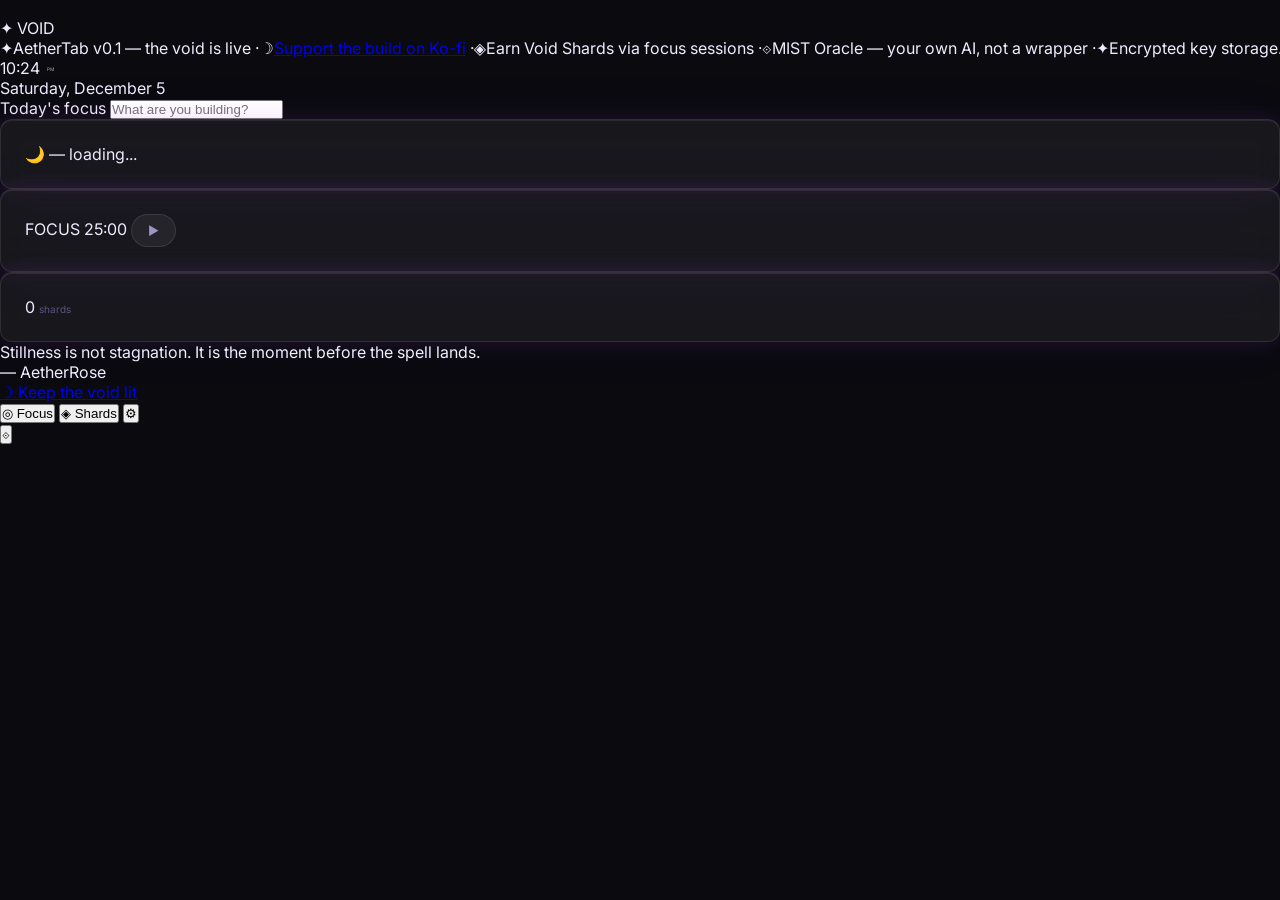
==== newtab/index.html @ 87d8069b "🚀 AetherTab v0.1 — liftoff Full extension scaffold: - manifest.json (MV3, narrowed permissions, no <" ====
<!DOCTYPE html>
<html lang="en">
<head>
  <meta charset="UTF-8" />
  <meta name="viewport" content="width=device-width, initial-scale=1.0" />
  <title>AetherTab</title>
  <link rel="stylesheet" href="design-system.css" />
  <link rel="stylesheet" href="animations.css" />
  <link rel="stylesheet" href="newtab.css" />
</head>
<body>

<!-- Background FX layer -->
<div id="bg-layer" aria-hidden="true">
  <div class="void-orb void-orb-1"></div>
  <div class="void-orb void-orb-2"></div>
  <div class="void-orb void-orb-3"></div>
  <div id="particle-field"></div>
</div>

<!-- Root layout -->
<div id="aethertab-root">

  <!-- Ticker Bar -->
  <div id="ticker-bar" role="marquee" aria-label="AetherTab updates">
    <span class="ticker-label">✦ VOID</span>
    <div class="ticker-track">
      <div class="ticker-inner" id="ticker-inner">
        <!-- Populated by ticker.js -->
      </div>
    </div>
  </div>

  <!-- Main -->
  <main id="main-content">

    <!-- Clock -->
    <div id="clock-widget" class="widget" role="timer" aria-live="polite">
      <div id="clock-time">00<span class="clock-colon">:</span>00</div>
      <div id="clock-date"></div>
    </div>

    <!-- Focus input -->
    <div id="focus-widget" class="widget">
      <div id="focus-input-wrap">
        <span id="focus-label">Today's focus</span>
        <input
          id="focus-input"
          type="text"
          placeholder="What are you building?"
          maxlength="80"
          autocomplete="off"
          spellcheck="false"
        />
      </div>
    </div>

    <!-- Widget row -->
    <div id="widget-row">

      <!-- Weather -->
      <div id="weather-widget" class="widget aether-card void-glow" role="status" aria-label="Weather">
        <span id="weather-icon">🌙</span>
        <span id="weather-temp">—</span>
        <span id="weather-cond">loading...</span>
      </div>

      <!-- Pomodoro -->
      <div id="pomodoro-widget" class="widget aether-card void-glow">
        <span id="pomodoro-mode">FOCUS</span>
        <span id="pomodoro-display">25:00</span>
        <button id="pomodoro-btn" class="aether-btn" aria-label="Start timer">▶</button>
      </div>

      <!-- Void Shards -->
      <div id="shard-counter" class="widget aether-card void-glow" title="Void Shards earned">
        <span class="shard-icon" aria-hidden="true"></span>
        <span id="shard-count">0</span>
        <span style="font-size: var(--text-xs); color: var(--text-muted);">shards</span>
      </div>

    </div>

  </main>

  <!-- AetherRose Quote -->
  <div id="quote-area" class="widget" aria-live="polite">
    <p id="quote-text"></p>
    <p id="quote-attr">— AetherRose</p>
  </div>

  <!-- Footer -->
  <footer id="footer-bar">
    <a id="kofi-cta" href="https://ko-fi.com/mellowambience" target="_blank" rel="noopener">
      <span class="kofi-moon">☽</span>
      <span>Keep the void lit</span>
    </a>
    <div id="footer-actions">
      <button class="footer-btn" id="focus-toggle-btn" title="Toggle focus mode">◎ Focus</button>
      <button class="footer-btn" id="theme-btn" title="Themes & Shards">◈ Shards</button>
      <button class="footer-btn" id="settings-btn" title="Settings">⚙</button>
    </div>
  </footer>

</div>

<!-- Sidebar toggle -->
<button id="sidebar-toggle" title="Open MIST Oracle" aria-label="Open AI sidebar">⟐</button>

<!-- Toast container -->
<div id="toast-container" role="status" aria-live="polite"></div>

<!-- Scripts -->
<script src="components/particles.js" type="module"></script>
<script src="components/clock.js" type="module"></script>
<script src="components/ticker.js" type="module"></script>
<script src="components/weather.js" type="module"></script>
<script src="components/quote.js" type="module"></script>
<script src="components/pomodoro.js" type="module"></script>
<script src="components/focus.js" type="module"></script>
<script src="newtab.js" type="module"></script>

</body>
</html>
---- newtab/design-system.css ----
/* =============================================================
   AetherTab Design System
   "The void is not empty — it's working."
   ============================================================= */

/* ── Google Fonts import ── */
@import url('https://fonts.googleapis.com/css2?family=Cinzel:wght@400;600;700&family=Inter:wght@300;400;500;600&family=JetBrains+Mono:wght@400;500&display=swap');

:root {
  --void-black:     #0A0A0F;
  --void-deep:      #0F0F1A;
  --void-mid:       #1A1A2E;
  --void-lift:      #16213E;
  --aether-core:    #7B2FBE;
  --aether-glow:    #9D4EDD;
  --aether-shimmer: #C77DFF;
  --aether-pale:    #E0AAFF;
  --rose-deep:      #6B1A2A;
  --rose-mid:       #C9184A;
  --rose-glow:      #FF477E;
  --rose-pale:      #FF85A1;
  --teal-deep:      #00394D;
  --teal-mid:       #007EA7;
  --teal-glow:      #00C5E3;
  --glass-white:    rgba(255, 255, 255, 0.06);
  --glass-border:   rgba(255, 255, 255, 0.10);
  --glass-hover:    rgba(155, 77, 221, 0.12);
  --text-primary:   #F0ECFF;
  --text-secondary: #9B96C4;
  --text-muted:     #5A5680;
  --font-display: 'Cinzel', 'Cormorant Garamond', serif;
  --font-body:    'Inter', 'DM Sans', system-ui, sans-serif;
  --font-mono:    'JetBrains Mono', 'Fira Code', monospace;
  --text-xs: 0.625rem; --text-sm: 0.75rem; --text-base: 0.875rem;
  --text-md: 1rem; --text-lg: 1.25rem; --text-xl: 1.5rem;
  --text-2xl: 2rem; --text-3xl: 3.5rem; --text-4xl: 5rem;
  --space-1:4px; --space-2:8px; --space-3:12px; --space-4:16px;
  --space-6:24px; --space-8:32px; --space-12:48px; --space-16:64px; --space-24:96px;
  --radius-sm:6px; --radius-md:12px; --radius-lg:20px; --radius-full:9999px;
  --ease-out: cubic-bezier(0.4, 0, 0.2, 1);
  --ease-bounce: cubic-bezier(0.34, 1.56, 0.64, 1);
}
*, *::before, *::after { box-sizing: border-box; margin: 0; padding: 0; }
html, body { width:100%; height:100%; overflow:hidden; background:var(--void-black); color:var(--text-primary); font-family:var(--font-body); font-size:16px; -webkit-font-smoothing:antialiased; }
.aether-card { background:var(--glass-white); border:1px solid var(--glass-border); border-radius:var(--radius-md); backdrop-filter:blur(12px); -webkit-backdrop-filter:blur(12px); padding:var(--space-6); }
.void-glow { box-shadow: 0 0 20px rgba(155,77,221,0.15), 0 0 60px rgba(155,77,221,0.05), inset 0 1px 0 rgba(255,255,255,0.08); }
.aether-interactive { transition:all 0.2s var(--ease-out); cursor:pointer; }
.aether-interactive:hover { background:var(--glass-hover); border-color:var(--aether-glow); box-shadow:0 0 16px rgba(155,77,221,0.2); }
.aether-btn { display:inline-flex; align-items:center; gap:var(--space-2); padding:var(--space-2) var(--space-4); border-radius:var(--radius-full); border:1px solid var(--glass-border); background:var(--glass-white); color:var(--text-secondary); font-family:var(--font-body); font-size:var(--text-sm); cursor:pointer; transition:all 0.2s var(--ease-out); }
.aether-btn:hover { border-color:var(--aether-glow); color:var(--aether-pale); box-shadow:0 0 12px rgba(155,77,221,0.2); }
.aether-btn.primary { background:var(--aether-core); border-color:var(--aether-glow); color:var(--text-primary); }
.aether-btn.primary:hover { background:var(--aether-glow); box-shadow:0 0 20px rgba(155,77,221,0.4); }
::-webkit-scrollbar { width:4px; } ::-webkit-scrollbar-track { background:transparent; } ::-webkit-scrollbar-thumb { background:var(--void-lift); border-radius:2px; } ::-webkit-scrollbar-thumb:hover { background:var(--aether-core); }
---- newtab/animations.css ----
/* AetherTab Animations - 13 named keyframes, all GPU-composited */
@keyframes void-breath { 0%,100%{opacity:.55;transform:scale(1)} 50%{opacity:.85;transform:scale(1.08)} }
@keyframes particle-drift { 0%{transform:translateY(0) translateX(0);opacity:0} 10%{opacity:.55} 90%{opacity:.25} 100%{transform:translateY(-130px) translateX(var(--drift-x,0px));opacity:0} }
@keyframes colon-pulse { 0%,44%{opacity:1} 50%,94%{opacity:.15} 100%{opacity:1} }
@keyframes widget-enter { from{opacity:0;transform:translateY(10px)} to{opacity:1;transform:translateY(0)} }
@keyframes shard-pop { 0%{transform:scale(0) rotate(-20deg);opacity:0} 60%{transform:scale(1.25) rotate(5deg);opacity:1} 100%{transform:scale(1) rotate(0deg);opacity:1} }
@keyframes shard-shimmer { 0%,100%{filter:brightness(1) saturate(1)} 50%{filter:brightness(1.7) saturate(1.4) drop-shadow(0 0 8px var(--aether-shimmer))} }
@keyframes rose-reveal { from{opacity:0;clip-path:inset(0 100% 0 0);letter-spacing:.35em} to{opacity:1;clip-path:inset(0 0% 0 0);letter-spacing:normal} }
@keyframes ticker-scroll { from{transform:translateX(0)} to{transform:translateX(-50%)} }
@keyframes portal-ripple { 0%{box-shadow:0 0 0 0 rgba(155,77,221,.45)} 100%{box-shadow:0 0 0 18px rgba(155,77,221,0)} }
@keyframes focus-dim { from{opacity:1;filter:blur(0)} to{opacity:.12;filter:blur(1px)} }
@keyframes oracle-pulse { 0%,80%,100%{transform:scale(.7);opacity:.35} 40%{transform:scale(1.1);opacity:1} }
@keyframes toast-in { from{opacity:0;transform:translateY(12px)} to{opacity:1;transform:translateY(0)} }
@keyframes toast-out { from{opacity:1;transform:translateY(0)} to{opacity:0;transform:translateY(8px)} }
@keyframes sidebar-enter { from{opacity:0;transform:translateX(12px)} to{opacity:1;transform:translateX(0)} }
@keyframes fade-in { from{opacity:0} to{opacity:1} }
.void-orb { will-change:transform,opacity; animation:void-breath 8s ease-in-out infinite; }
.void-orb:nth-child(2){animation-duration:11s;animation-delay:-3s}
.void-orb:nth-child(3){animation-duration:14s;animation-delay:-7s}
.void-particle{will-change:transform,opacity;animation:particle-drift var(--particle-duration,9s) ease-in infinite;animation-delay:var(--particle-delay,0s)}
.clock-colon{animation:colon-pulse 1s step-end infinite}
.widget{opacity:0}
.widget:nth-child(1){animation:widget-enter .45s var(--ease-out) forwards .08s}
.widget:nth-child(2){animation:widget-enter .45s var(--ease-out) forwards .18s}
.widget:nth-child(3){animation:widget-enter .45s var(--ease-out) forwards .28s}
.widget:nth-child(4){animation:widget-enter .45s var(--ease-out) forwards .38s}
.widget:nth-child(5){animation:widget-enter .45s var(--ease-out) forwards .48s}
.shard-earning{animation:shard-pop .5s var(--ease-bounce) forwards,shard-shimmer 1.2s ease-in-out .5s infinite}
.rose-quote-text{animation:rose-reveal 1.2s var(--ease-out) forwards}
.ticker-inner{display:flex;width:max-content;animation:ticker-scroll 70s linear infinite}
.ticker-inner:hover{animation-play-state:paused}
.portal-widget:active{animation:portal-ripple .5s ease forwards}
.focus-mode .non-focus{animation:focus-dim .55s var(--ease-out) forwards;pointer-events:none}
.focus-mode .focus-anchor{opacity:1;filter:none}
.oracle-dot{animation:oracle-pulse 1.2s ease-in-out infinite}
.oracle-dot:nth-child(2){animation-delay:.22s}
.oracle-dot:nth-child(3){animation-delay:.44s}
.toast{animation:toast-in .3s var(--ease-out) forwards}
.toast.removing{animation:toast-out .25s var(--ease-out) forwards}
.sidebar-content{animation:sidebar-enter .3s var(--ease-out) forwards}
.fade-in{animation:fade-in .4s var(--ease-out) forwards}
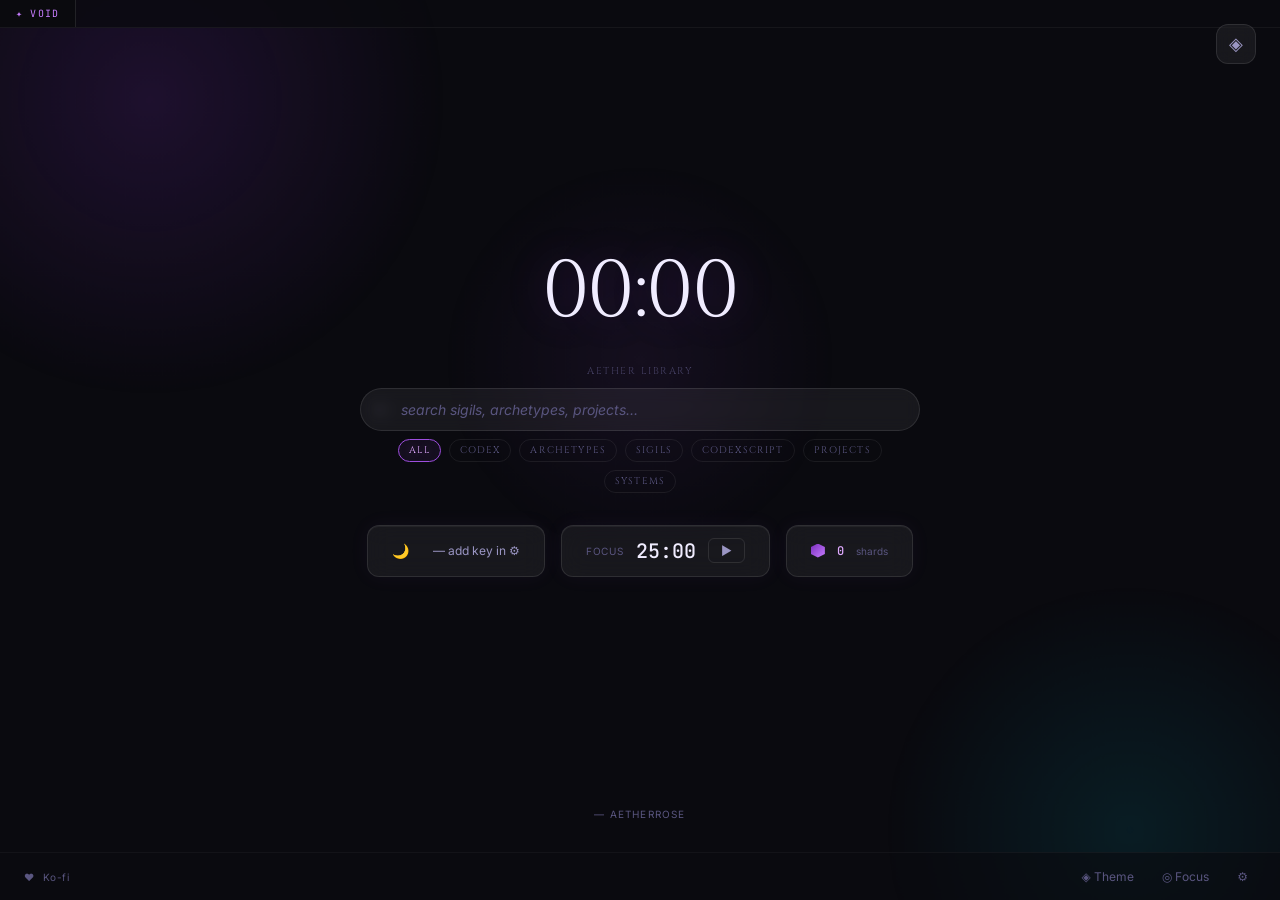
==== commit 890396cf: "✦ Wire Aether Library into new tab — replace focus input" ====
--- a/newtab/index.html
+++ b/newtab/index.html
@@ -4,121 +4,127 @@
   <meta charset="UTF-8" />
   <meta name="viewport" content="width=device-width, initial-scale=1.0" />
   <title>AetherTab</title>
-  <link rel="stylesheet" href="design-system.css" />
-  <link rel="stylesheet" href="animations.css" />
-  <link rel="stylesheet" href="newtab.css" />
+  <link rel="preconnect" href="https://fonts.googleapis.com">
+  <link rel="preconnect" href="https://fonts.gstatic.com" crossorigin>
+  <link href="https://fonts.googleapis.com/css2?family=Cinzel:wght@400;600&family=Inter:wght@400;500;600&family=JetBrains+Mono:wght@400;500&display=swap" rel="stylesheet">
+  <link rel="stylesheet" href="design-system.css">
+  <link rel="stylesheet" href="newtab.css">
+  <link rel="stylesheet" href="animations.css">
+  <link rel="stylesheet" href="library-search.css">
 </head>
 <body>
 
-<!-- Background FX layer -->
-<div id="bg-layer" aria-hidden="true">
-  <div class="void-orb void-orb-1"></div>
-  <div class="void-orb void-orb-2"></div>
-  <div class="void-orb void-orb-3"></div>
-  <div id="particle-field"></div>
-</div>
-
-<!-- Root layout -->
 <div id="aethertab-root">
 
-  <!-- Ticker Bar -->
-  <div id="ticker-bar" role="marquee" aria-label="AetherTab updates">
+  <!-- Background -->
+  <div id="bg-layer">
+    <div class="void-orb void-orb-1"></div>
+    <div class="void-orb void-orb-2"></div>
+    <div class="void-orb void-orb-3"></div>
+    <canvas id="particle-field"></canvas>
+  </div>
+
+  <!-- Ticker -->
+  <div id="ticker-bar">
     <span class="ticker-label">✦ VOID</span>
     <div class="ticker-track">
-      <div class="ticker-inner" id="ticker-inner">
-        <!-- Populated by ticker.js -->
-      </div>
+      <div class="ticker-inner" id="ticker-inner"></div>
     </div>
   </div>
 
-  <!-- Main -->
+  <!-- Sidebar toggle -->
+  <button id="sidebar-toggle" title="Open MIST Oracle">◈</button>
+
+  <!-- Main content -->
   <main id="main-content">
 
     <!-- Clock -->
-    <div id="clock-widget" class="widget" role="timer" aria-live="polite">
-      <div id="clock-time">00<span class="clock-colon">:</span>00</div>
-      <div id="clock-date"></div>
+    <div id="clock-widget">
+      <span id="clock-time">00:00</span>
+      <span id="clock-date"></span>
     </div>
 
-    <!-- Focus input -->
-    <div id="focus-widget" class="widget">
-      <div id="focus-input-wrap">
-        <span id="focus-label">Today's focus</span>
+    <!-- Aether Library Search (replaces focus input) -->
+    <div id="library-widget">
+      <div id="library-label">Aether Library</div>
+      <div id="library-input-wrap">
+        <span id="library-search-icon">✦</span>
         <input
-          id="focus-input"
+          id="library-input"
           type="text"
-          placeholder="What are you building?"
-          maxlength="80"
+          placeholder="search sigils, archetypes, projects…"
           autocomplete="off"
           spellcheck="false"
         />
+      </div>
+      <div id="library-filters">
+        <button class="lib-filter-btn active" data-filter="all">All</button>
+        <button class="lib-filter-btn" data-filter="codex">Codex</button>
+        <button class="lib-filter-btn" data-filter="archetype">Archetypes</button>
+        <button class="lib-filter-btn" data-filter="sigil">Sigils</button>
+        <button class="lib-filter-btn" data-filter="codexscript">CodexScript</button>
+        <button class="lib-filter-btn" data-filter="project">Projects</button>
+        <button class="lib-filter-btn" data-filter="system">Systems</button>
+      </div>
+      <!-- Results (absolutely positioned below input) -->
+      <div id="library-results"></div>
+      <div id="library-empty">
+        <span id="library-empty-text">Nothing found in the void.</span>
       </div>
     </div>
 
     <!-- Widget row -->
     <div id="widget-row">
-
       <!-- Weather -->
-      <div id="weather-widget" class="widget aether-card void-glow" role="status" aria-label="Weather">
+      <div class="widget-card" id="weather-widget">
         <span id="weather-icon">🌙</span>
-        <span id="weather-temp">—</span>
-        <span id="weather-cond">loading...</span>
+        <span id="weather-temp"></span>
+        <span id="weather-cond">— add key in ⚙️</span>
       </div>
-
       <!-- Pomodoro -->
-      <div id="pomodoro-widget" class="widget aether-card void-glow">
+      <div class="widget-card" id="pomodoro-widget">
         <span id="pomodoro-mode">FOCUS</span>
         <span id="pomodoro-display">25:00</span>
-        <button id="pomodoro-btn" class="aether-btn" aria-label="Start timer">▶</button>
+        <button id="pomodoro-btn">▶</button>
       </div>
-
-      <!-- Void Shards -->
-      <div id="shard-counter" class="widget aether-card void-glow" title="Void Shards earned">
-        <span class="shard-icon" aria-hidden="true"></span>
+      <!-- Shards -->
+      <div class="widget-card" id="shard-counter">
+        <span class="shard-icon"></span>
         <span id="shard-count">0</span>
-        <span style="font-size: var(--text-xs); color: var(--text-muted);">shards</span>
+        <span style="font-size:var(--text-xs);color:var(--text-muted)">shards</span>
       </div>
-
     </div>
 
   </main>
 
-  <!-- AetherRose Quote -->
-  <div id="quote-area" class="widget" aria-live="polite">
-    <p id="quote-text"></p>
-    <p id="quote-attr">— AetherRose</p>
+  <!-- AetherRose quote -->
+  <div id="quote-area">
+    <div id="quote-text"></div>
+    <div id="quote-attr">— AetherRose</div>
   </div>
 
   <!-- Footer -->
   <footer id="footer-bar">
-    <a id="kofi-cta" href="https://ko-fi.com/mellowambience" target="_blank" rel="noopener">
-      <span class="kofi-moon">☽</span>
-      <span>Keep the void lit</span>
+    <a id="kofi-cta" href="https://ko-fi.com/1Aether1Rose1" target="_blank" rel="noopener">
+      <span>♥️</span> Ko-fi
     </a>
     <div id="footer-actions">
-      <button class="footer-btn" id="focus-toggle-btn" title="Toggle focus mode">◎ Focus</button>
-      <button class="footer-btn" id="theme-btn" title="Themes & Shards">◈ Shards</button>
-      <button class="footer-btn" id="settings-btn" title="Settings">⚙</button>
+      <button class="footer-btn" id="theme-btn">◈ Theme</button>
+      <button class="footer-btn" id="focus-toggle-btn">◎ Focus</button>
+      <button class="footer-btn" id="settings-btn">⚙️</button>
     </div>
   </footer>
 
 </div>
 
-<!-- Sidebar toggle -->
-<button id="sidebar-toggle" title="Open MIST Oracle" aria-label="Open AI sidebar">⟐</button>
+<!-- Toast -->
+<div id="toast-container"></div>
 
-<!-- Toast container -->
-<div id="toast-container" role="status" aria-live="polite"></div>
-
-<!-- Scripts -->
-<script src="components/particles.js" type="module"></script>
-<script src="components/clock.js" type="module"></script>
-<script src="components/ticker.js" type="module"></script>
-<script src="components/weather.js" type="module"></script>
-<script src="components/quote.js" type="module"></script>
-<script src="components/pomodoro.js" type="module"></script>
-<script src="components/focus.js" type="module"></script>
-<script src="newtab.js" type="module"></script>
+<script type="module" src="newtab.js"></script>
+<script type="module">
+  import { initLibrarySearch } from './components/library-search.js';
+  initLibrarySearch();
+</script>
 
 </body>
 </html>
--- a/newtab/newtab.css
+++ b/newtab/newtab.css
@@ -0,0 +1,372 @@
+/* =============================================================
+   AetherTab — New Tab Page Styles
+   ============================================================= */
+
+/* ── Layout ── */
+#aethertab-root {
+  position: fixed;
+  inset: 0;
+  display: grid;
+  grid-template-rows: auto 1fr auto auto;
+  grid-template-columns: 1fr;
+  grid-template-areas:
+    "ticker"
+    "main"
+    "quote"
+    "footer";
+  overflow: hidden;
+  background: var(--void-black);
+}
+
+/* ── Background Layer ── */
+#bg-layer {
+  position: fixed;
+  inset: 0;
+  pointer-events: none;
+  z-index: 0;
+  overflow: hidden;
+}
+.void-orb {
+  position: absolute;
+  border-radius: 50%;
+  pointer-events: none;
+}
+.void-orb-1 {
+  width: 600px; height: 600px;
+  top: -200px; left: -150px;
+  background: radial-gradient(circle, rgba(123,47,190,0.18) 0%, transparent 70%);
+}
+.void-orb-2 {
+  width: 500px; height: 500px;
+  bottom: -180px; right: -100px;
+  background: radial-gradient(circle, rgba(0,197,227,0.10) 0%, transparent 70%);
+}
+.void-orb-3 {
+  width: 400px; height: 400px;
+  top: 40%; left: 50%;
+  transform: translate(-50%,-50%);
+  background: radial-gradient(circle, rgba(155,77,221,0.08) 0%, transparent 70%);
+}
+#particle-field {
+  position: absolute;
+  inset: 0;
+  pointer-events: none;
+}
+.void-particle {
+  position: absolute;
+  width: 1.5px; height: 1.5px;
+  border-radius: 50%;
+  background: rgba(199,125,255,0.5);
+  bottom: 0;
+}
+
+/* ── Ticker Bar ── */
+#ticker-bar {
+  grid-area: ticker;
+  position: relative;
+  z-index: 10;
+  width: 100%;
+  height: 28px;
+  overflow: hidden;
+  border-bottom: 1px solid rgba(255,255,255,0.05);
+  background: rgba(10,10,15,0.8);
+  display: flex;
+  align-items: center;
+}
+.ticker-label {
+  flex-shrink: 0;
+  padding: 0 var(--space-4);
+  font-family: var(--font-mono);
+  font-size: var(--text-xs);
+  color: var(--aether-shimmer);
+  letter-spacing: 0.12em;
+  text-transform: uppercase;
+  border-right: 1px solid var(--glass-border);
+  background: rgba(10,10,15,0.9);
+  height: 100%;
+  display: flex;
+  align-items: center;
+  z-index: 1;
+}
+.ticker-track {
+  flex: 1;
+  overflow: hidden;
+  mask-image: linear-gradient(to right, transparent 0%, black 5%, black 95%, transparent 100%);
+  -webkit-mask-image: linear-gradient(to right, transparent 0%, black 5%, black 95%, transparent 100%);
+}
+.ticker-inner { white-space: nowrap; }
+.ticker-item {
+  display: inline-flex;
+  align-items: center;
+  gap: var(--space-2);
+  padding: 0 var(--space-6);
+  font-family: var(--font-mono);
+  font-size: var(--text-xs);
+  color: var(--text-secondary);
+}
+.ticker-item .ticker-icon { color: var(--aether-shimmer); }
+.ticker-item .ticker-cta  { color: var(--rose-pale); font-weight: 500; }
+.ticker-item .ticker-sep  { color: var(--text-muted); }
+.ticker-item a { color: inherit; text-decoration: none; transition: color 0.2s; }
+.ticker-item a:hover { color: var(--aether-pale); }
+
+/* ── Main Content ── */
+#main-content {
+  grid-area: main;
+  position: relative;
+  z-index: 1;
+  display: flex;
+  flex-direction: column;
+  align-items: center;
+  justify-content: center;
+  gap: var(--space-8);
+  padding: var(--space-12) var(--space-8);
+}
+
+/* ── Clock Widget ── */
+#clock-widget { text-align: center; }
+#clock-time {
+  font-family: var(--font-display);
+  font-size: clamp(3rem, 8vw, var(--text-4xl));
+  font-weight: 400;
+  color: var(--text-primary);
+  letter-spacing: -0.02em;
+  line-height: 1;
+  text-shadow: 0 0 40px rgba(155,77,221,0.25);
+}
+#clock-date {
+  font-family: var(--font-body);
+  font-size: var(--text-base);
+  color: var(--text-muted);
+  letter-spacing: 0.08em;
+  text-transform: uppercase;
+  margin-top: var(--space-2);
+}
+
+/* ── Focus Input ── */
+#focus-widget { width: 100%; max-width: 480px; }
+#focus-input-wrap { position: relative; display: flex; align-items: center; }
+#focus-input {
+  width: 100%;
+  padding: var(--space-3) var(--space-6);
+  border-radius: var(--radius-full);
+  border: 1px solid var(--glass-border);
+  background: var(--glass-white);
+  backdrop-filter: blur(8px);
+  color: var(--text-primary);
+  font-family: var(--font-body);
+  font-size: var(--text-base);
+  outline: none;
+  transition: all 0.2s var(--ease-out);
+  text-align: center;
+}
+#focus-input::placeholder { color: var(--text-muted); }
+#focus-input:focus {
+  border-color: var(--aether-glow);
+  box-shadow: 0 0 0 3px rgba(155,77,221,0.12);
+}
+#focus-label {
+  position: absolute;
+  top: -22px;
+  left: 50%;
+  transform: translateX(-50%);
+  font-size: var(--text-xs);
+  color: var(--text-muted);
+  letter-spacing: 0.1em;
+  text-transform: uppercase;
+  white-space: nowrap;
+}
+
+/* ── Widget Row ── */
+#widget-row {
+  display: flex;
+  gap: var(--space-4);
+  flex-wrap: wrap;
+  justify-content: center;
+}
+
+/* Glass card base for widgets */
+.widget-card {
+  background: var(--glass-white);
+  border: 1px solid var(--glass-border);
+  border-radius: var(--radius-md);
+  backdrop-filter: blur(12px);
+  -webkit-backdrop-filter: blur(12px);
+  display: flex;
+  align-items: center;
+  gap: var(--space-3);
+  padding: var(--space-3) var(--space-6);
+  box-shadow: 0 0 20px rgba(155,77,221,0.06), inset 0 1px 0 rgba(255,255,255,0.05);
+}
+
+/* Weather */
+#weather-widget { font-size: var(--text-base); color: var(--text-secondary); }
+#weather-temp { font-weight: 600; color: var(--text-primary); }
+#weather-cond { font-size: var(--text-sm); }
+
+/* Pomodoro */
+#pomodoro-widget {}
+#pomodoro-display {
+  font-family: var(--font-mono);
+  font-size: var(--text-lg);
+  font-weight: 500;
+  color: var(--text-primary);
+  min-width: 56px;
+  text-align: center;
+}
+#pomodoro-btn {
+  font-size: var(--text-sm);
+  padding: var(--space-1) var(--space-3);
+  background: none;
+  border: 1px solid var(--glass-border);
+  border-radius: var(--radius-sm);
+  color: var(--text-secondary);
+  cursor: pointer;
+  font-family: var(--font-body);
+  transition: all 0.2s var(--ease-out);
+}
+#pomodoro-btn:hover { border-color: var(--aether-glow); color: var(--aether-pale); }
+#pomodoro-mode { font-size: var(--text-xs); color: var(--text-muted); letter-spacing: 0.08em; text-transform: uppercase; }
+
+/* Shard Counter */
+#shard-counter { font-size: var(--text-sm); color: var(--text-secondary); }
+.shard-icon {
+  width: 14px; height: 14px;
+  display: inline-block;
+  background: linear-gradient(135deg, var(--aether-core), var(--aether-shimmer));
+  clip-path: polygon(50% 0%, 100% 25%, 100% 75%, 50% 100%, 0% 75%, 0% 25%);
+  flex-shrink: 0;
+}
+#shard-count { font-family: var(--font-mono); font-weight: 500; color: var(--aether-pale); }
+
+/* ── AetherRose Quote ── */
+#quote-area {
+  grid-area: quote;
+  position: relative;
+  z-index: 1;
+  text-align: center;
+  padding: 0 var(--space-12) var(--space-8);
+}
+#quote-text {
+  font-family: var(--font-display);
+  font-style: italic;
+  font-size: var(--text-md);
+  color: var(--rose-pale);
+  line-height: 1.6;
+  max-width: 520px;
+  margin: 0 auto var(--space-2);
+}
+#quote-attr {
+  font-size: var(--text-xs);
+  color: var(--text-muted);
+  letter-spacing: 0.12em;
+  text-transform: uppercase;
+}
+
+/* ── Footer ── */
+#footer-bar {
+  grid-area: footer;
+  position: relative;
+  z-index: 10;
+  display: flex;
+  align-items: center;
+  justify-content: space-between;
+  padding: var(--space-3) var(--space-6);
+  border-top: 1px solid rgba(255,255,255,0.04);
+  background: rgba(10,10,15,0.6);
+}
+#kofi-cta {
+  font-size: var(--text-xs);
+  color: var(--text-muted);
+  text-decoration: none;
+  letter-spacing: 0.06em;
+  transition: color 0.2s;
+  display: flex;
+  align-items: center;
+  gap: var(--space-2);
+}
+#kofi-cta:hover { color: var(--rose-pale); }
+#footer-actions { display: flex; align-items: center; gap: var(--space-3); }
+.footer-btn {
+  font-size: var(--text-sm);
+  color: var(--text-muted);
+  background: none;
+  border: none;
+  cursor: pointer;
+  padding: var(--space-1) var(--space-2);
+  border-radius: var(--radius-sm);
+  transition: all 0.2s var(--ease-out);
+  font-family: var(--font-body);
+}
+.footer-btn:hover { color: var(--aether-pale); background: var(--glass-white); }
+.footer-btn.active { color: var(--aether-shimmer); }
+
+/* ── Toast System ── */
+#toast-container {
+  position: fixed;
+  bottom: var(--space-12);
+  right: var(--space-6);
+  z-index: 100;
+  display: flex;
+  flex-direction: column;
+  gap: var(--space-2);
+  pointer-events: none;
+}
+.toast {
+  background: var(--void-mid);
+  border: 1px solid var(--glass-border);
+  border-radius: var(--radius-md);
+  padding: var(--space-3) var(--space-6);
+  font-size: var(--text-sm);
+  color: var(--text-primary);
+  backdrop-filter: blur(12px);
+  pointer-events: all;
+  max-width: 280px;
+  display: flex;
+  align-items: center;
+  gap: var(--space-3);
+  animation: widget-enter 0.3s var(--ease-out) forwards;
+}
+.toast.shard { border-color: var(--aether-glow); }
+.toast.rose   { border-color: var(--rose-glow); }
+
+/* ── Focus Mode ── */
+body.focus-mode #ticker-bar   { opacity: 0.3; }
+body.focus-mode #widget-row   { opacity: 0.15; filter: blur(1px); pointer-events: none; }
+body.focus-mode #quote-area   { opacity: 0.15; }
+body.focus-mode #footer-bar   { opacity: 0.3; }
+body.focus-mode #focus-widget { opacity: 1; filter: none; pointer-events: all; }
+body.focus-mode #clock-widget { opacity: 1; filter: none; }
+
+/* ── Sidebar Toggle ── */
+#sidebar-toggle {
+  position: fixed;
+  top: var(--space-6);
+  right: var(--space-6);
+  z-index: 50;
+  width: 40px; height: 40px;
+  border-radius: var(--radius-md);
+  border: 1px solid var(--glass-border);
+  background: var(--glass-white);
+  backdrop-filter: blur(8px);
+  color: var(--text-secondary);
+  cursor: pointer;
+  display: flex;
+  align-items: center;
+  justify-content: center;
+  font-size: 18px;
+  transition: all 0.2s var(--ease-out);
+}
+#sidebar-toggle:hover {
+  border-color: var(--aether-glow);
+  color: var(--aether-pale);
+  box-shadow: 0 0 14px rgba(155,77,221,0.2);
+}
+
+/* ── Responsive ── */
+@media (max-width: 600px) {
+  #main-content { gap: var(--space-6); padding: var(--space-8) var(--space-4); }
+  #widget-row   { gap: var(--space-2); }
+  #quote-area   { padding: 0 var(--space-6) var(--space-6); }
+  #clock-time   { font-size: clamp(2.5rem, 12vw, 4rem); }
+}
--- a/newtab/library-search.css
+++ b/newtab/library-search.css
@@ -0,0 +1,255 @@
+/* =============================================================
+   Aether Library Search — Added to newtab.css
+   ============================================================= */
+
+/* ── Library Widget ── */
+#library-widget {
+  width: 100%;
+  max-width: 560px;
+  display: flex;
+  flex-direction: column;
+  align-items: center;
+  gap: var(--space-2);
+  position: relative;
+}
+
+#library-label {
+  font-size: var(--text-xs);
+  color: var(--text-muted);
+  letter-spacing: 0.15em;
+  text-transform: uppercase;
+  font-family: var(--font-display);
+  opacity: 0.7;
+  margin-bottom: 2px;
+}
+
+#library-input-wrap {
+  position: relative;
+  width: 100%;
+  display: flex;
+  align-items: center;
+}
+
+#library-input {
+  width: 100%;
+  padding: var(--space-3) var(--space-6);
+  padding-left: 40px;
+  border-radius: var(--radius-full);
+  border: 1px solid var(--glass-border);
+  background: var(--glass-white);
+  backdrop-filter: blur(8px);
+  color: var(--text-primary);
+  font-family: var(--font-body);
+  font-size: var(--text-base);
+  outline: none;
+  transition: all 0.25s var(--ease-out);
+  text-align: left;
+}
+
+#library-input::placeholder {
+  color: var(--text-muted);
+  font-style: italic;
+}
+
+#library-input:focus {
+  border-color: var(--aether-glow);
+  box-shadow: 0 0 0 3px rgba(155,77,221,0.12), 0 0 20px rgba(155,77,221,0.08);
+}
+
+#library-search-icon {
+  position: absolute;
+  left: 14px;
+  color: var(--text-muted);
+  font-size: 14px;
+  pointer-events: none;
+  transition: color 0.2s;
+}
+
+#library-input:focus ~ #library-search-icon,
+#library-input-wrap:focus-within #library-search-icon {
+  color: var(--aether-shimmer);
+}
+
+/* Filter pills */
+#library-filters {
+  display: flex;
+  gap: var(--space-2);
+  flex-wrap: wrap;
+  justify-content: center;
+  padding: 0 var(--space-2);
+}
+
+.lib-filter-btn {
+  font-family: var(--font-display);
+  font-size: 0.6rem;
+  letter-spacing: 0.12em;
+  text-transform: uppercase;
+  color: var(--text-muted);
+  background: none;
+  border: 1px solid rgba(255,255,255,0.07);
+  padding: 4px 10px;
+  border-radius: var(--radius-full);
+  cursor: pointer;
+  transition: all 0.2s var(--ease-out);
+  white-space: nowrap;
+}
+
+.lib-filter-btn:hover {
+  color: var(--aether-pale);
+  border-color: rgba(155,77,221,0.3);
+}
+
+.lib-filter-btn.active {
+  color: var(--aether-pale);
+  border-color: var(--aether-glow);
+  background: rgba(155,77,221,0.08);
+  text-shadow: 0 0 10px rgba(199,125,255,0.4);
+}
+
+/* Results grid */
+#library-results {
+  position: absolute;
+  top: calc(100% + 12px);
+  left: 0;
+  right: 0;
+  display: none;
+  grid-template-columns: 1fr;
+  gap: var(--space-2);
+  z-index: 50;
+  max-height: 320px;
+  overflow-y: auto;
+  padding: var(--space-2) 0;
+  scrollbar-width: thin;
+  scrollbar-color: rgba(155,77,221,0.3) transparent;
+}
+
+#library-results::-webkit-scrollbar { width: 4px; }
+#library-results::-webkit-scrollbar-thumb { background: rgba(155,77,221,0.3); border-radius: 2px; }
+
+.lib-result-card {
+  display: flex;
+  align-items: flex-start;
+  gap: var(--space-4);
+  background: rgba(15,15,26,0.95);
+  border: 1px solid rgba(255,255,255,0.08);
+  border-radius: var(--radius-md);
+  padding: var(--space-4) var(--space-5);
+  backdrop-filter: blur(16px);
+  transition: all 0.2s var(--ease-out);
+  animation: lib-card-in 0.25s var(--ease-out) both;
+}
+
+@keyframes lib-card-in {
+  from { opacity: 0; transform: translateY(6px); }
+  to   { opacity: 1; transform: translateY(0); }
+}
+
+.lib-result-card:hover {
+  border-color: rgba(155,77,221,0.35);
+  background: rgba(20,16,26,0.98);
+  transform: translateX(3px);
+  box-shadow: 0 4px 20px rgba(155,77,221,0.1);
+}
+
+.lib-card-icon {
+  font-size: 1.3rem;
+  flex-shrink: 0;
+  margin-top: 2px;
+  opacity: 0.85;
+}
+
+.lib-card-body {
+  flex: 1;
+  min-width: 0;
+}
+
+.lib-card-meta {
+  display: flex;
+  align-items: center;
+  gap: var(--space-2);
+  margin-bottom: 3px;
+}
+
+.lib-card-category {
+  font-family: var(--font-display);
+  font-size: 0.58rem;
+  letter-spacing: 0.18em;
+  text-transform: uppercase;
+  color: var(--aether-shimmer);
+  opacity: 0.8;
+}
+
+.lib-card-title {
+  font-family: var(--font-display);
+  font-size: 0.85rem;
+  color: var(--text-primary);
+  letter-spacing: 0.02em;
+  margin-bottom: 3px;
+}
+
+.lib-card-title mark {
+  background: rgba(155,77,221,0.25);
+  color: var(--aether-pale);
+  border-radius: 2px;
+  padding: 0 2px;
+}
+
+.lib-card-summary {
+  font-size: 0.78rem;
+  color: var(--text-secondary);
+  line-height: 1.5;
+  overflow: hidden;
+  display: -webkit-box;
+  -webkit-line-clamp: 2;
+  -webkit-box-orient: vertical;
+}
+
+.lib-card-summary mark {
+  background: rgba(155,77,221,0.2);
+  color: var(--aether-pale);
+  border-radius: 2px;
+  padding: 0 2px;
+}
+
+/* Category color accents */
+.lib-result-card[data-category="archetype"] { border-left: 2px solid rgba(201,168,76,0.4); }
+.lib-result-card[data-category="sigil"] { border-left: 2px solid rgba(139,26,26,0.5); }
+.lib-result-card[data-category="codexscript"] { border-left: 2px solid rgba(0,197,227,0.4); }
+.lib-result-card[data-category="project"] { border-left: 2px solid rgba(155,77,221,0.5); }
+.lib-result-card[data-category="system"] { border-left: 2px solid rgba(255,133,161,0.4); }
+.lib-result-card[data-category="codex"] { border-left: 2px solid rgba(199,125,255,0.35); }
+
+/* Empty state */
+#library-empty {
+  display: none;
+  position: absolute;
+  top: calc(100% + 12px);
+  left: 0;
+  right: 0;
+  text-align: center;
+  padding: var(--space-8) var(--space-4);
+  background: rgba(15,15,26,0.9);
+  border: 1px solid rgba(255,255,255,0.06);
+  border-radius: var(--radius-md);
+  backdrop-filter: blur(16px);
+  z-index: 50;
+}
+
+#library-empty-text {
+  font-family: var(--font-display);
+  font-size: 0.82rem;
+  color: var(--text-muted);
+  font-style: italic;
+  letter-spacing: 0.05em;
+}
+
+/* Focus mode — hide filters but keep search */
+body.focus-mode #library-filters { opacity: 0.2; pointer-events: none; }
+body.focus-mode #library-results { display: none !important; }
+
+/* Responsive */
+@media (max-width: 600px) {
+  #library-widget { max-width: 100%; }
+  #library-filters { gap: var(--space-1); }
+  .lib-filter-btn { font-size: 0.55rem; padding: 3px 8px; }
+}
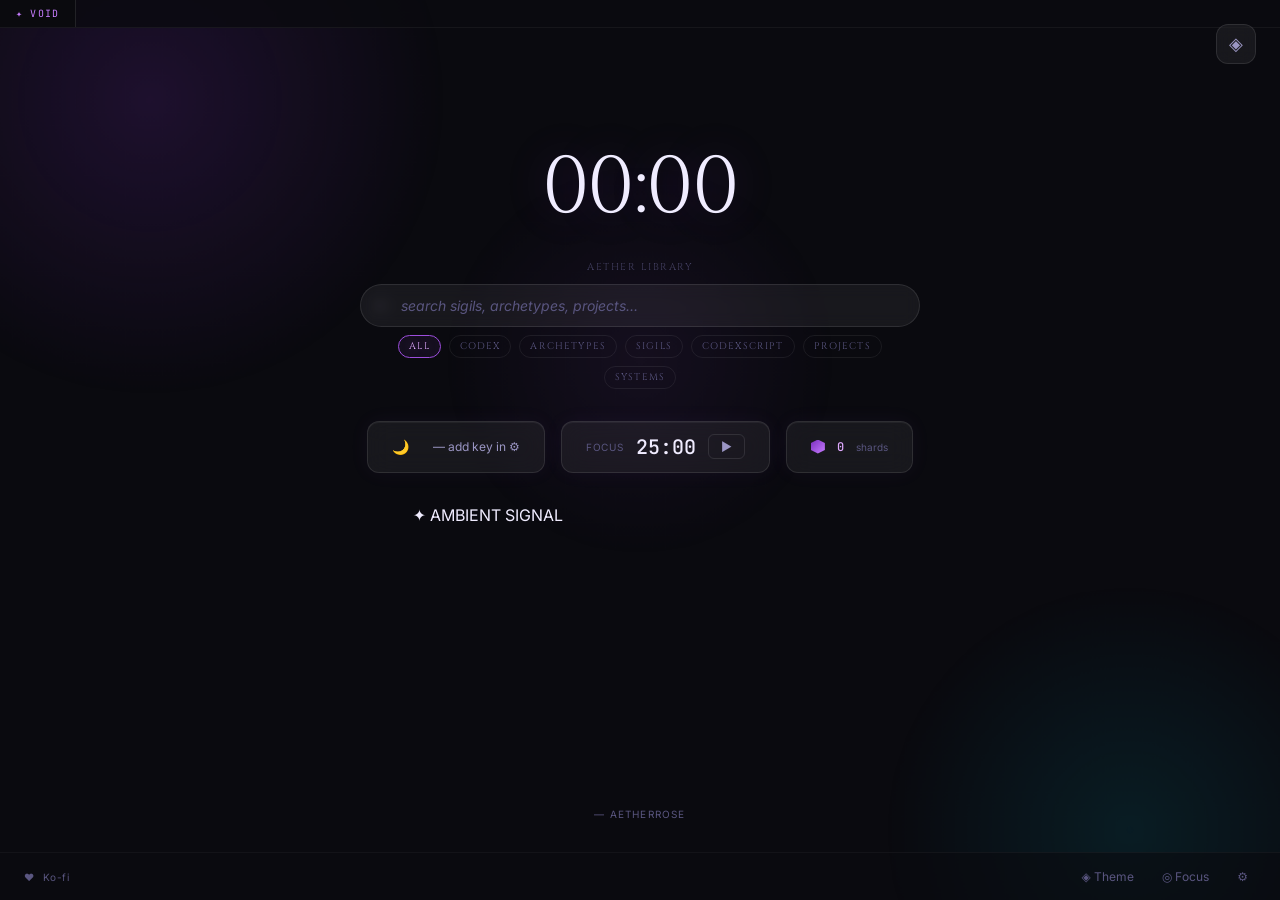
==== commit f8a48b7e: "feat: add Spotify ambient signal embed to newtab page - Adds Ambient Signal section with Spotify pla" ====
--- a/newtab/index.html
+++ b/newtab/index.html
@@ -95,6 +95,21 @@
       </div>
     </div>
 
+    <!-- Ambient Signal -->
+    <div id="ambient-signal">
+      <span class="ambient-label">✦ AMBIENT SIGNAL</span>
+      <iframe
+        style="border-radius:12px"
+        src="https://open.spotify.com/embed/playlist/37i9dQZF1FwNNFFgOB4luk?utm_source=generator&theme=0"
+        width="100%"
+        height="152"
+        frameBorder="0"
+        allowfullscreen=""
+        allow="autoplay; clipboard-write; encrypted-media; fullscreen; picture-in-picture"
+        loading="lazy"
+      ></iframe>
+    </div>
+
   </main>
 
   <!-- AetherRose quote -->
